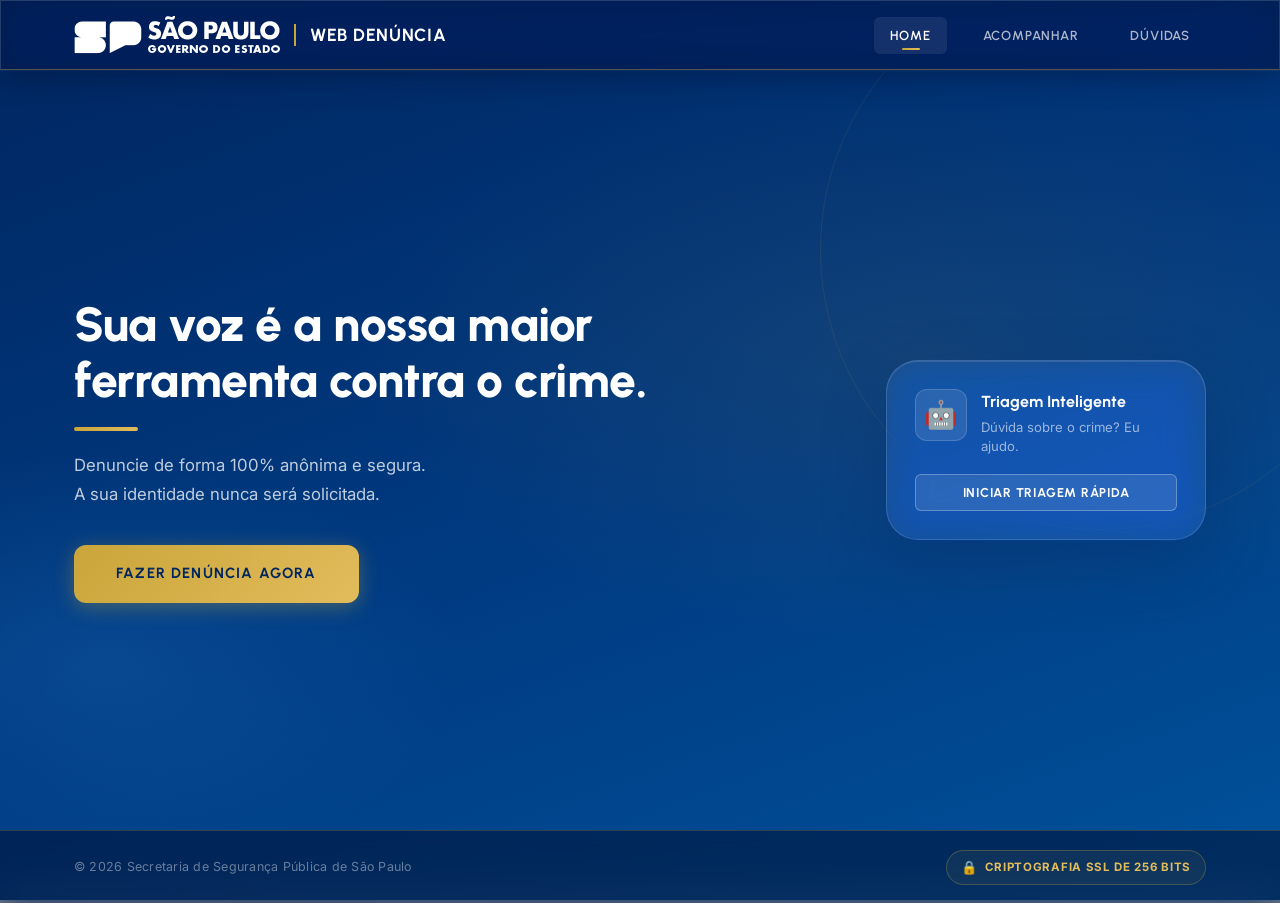
==== index.html @ c703b936 "feat: protótipo de alta fidelidade SSP com ícone customizado e acessibilidade" ====
<!DOCTYPE html>
<html lang="pt-br">
<head>
    <meta charset="UTF-8">
    <meta name="viewport" content="width=device-width, initial-scale=1.0">
    <title>Web Denúncia SP | Portal Oficial</title>
    <link href="https://fonts.googleapis.com/css2?family=Urbanist:wght@400;600;700;800&family=Inter:wght@400;500;600;700&display=swap" rel="stylesheet">
    <link rel="stylesheet" href="styles.css">
    <link rel="icon" type="image/png" href="img /sp.png">
</head>
<body class="premium-theme">

    <header class="main-header glass">
        <div class="container navbar">
            <a href="index.html" class="logo-area">
                <img src="img /logo_branca_ssp.png" alt="SSP SP" class="logo-img">
                <span class="logo-text">Web Denúncia</span>
            </a>
            <nav class="main-nav">
                <ul class="nav-list">
                    <li><a href="index.html" class="active">Home</a></li>
                    <li><a href="acompanhamento.html">Acompanhar</a></li>
                    <li><a href="duvidas.html">Dúvidas</a></li>
                </ul>
            </nav>
        </div>
    </header>

    <main class="main-content sp-bg">
        <div class="hero-overlay">
            <section class="hero-section container">
                <div class="hero-text-block">
                    <h1>Sua voz é a nossa maior <br> ferramenta contra o crime.</h1>
                    <p>Denuncie de forma 100% anônima e segura. <br> 
                    A sua identidade nunca será solicitada.</p>
                    
                    <div class="cta-area">
                        <a href="formulario.html" class="btn btn-primary btn-premium">FAZER DENÚNCIA AGORA</a>
                    </div>
                </div>

                <div class="chatbot-floating glass">
                    <div class="bot-card">
                        <div class="bot-header">
                            <span class="bot-icon">🤖</span>
                            <div>
                                <h3>Triagem Inteligente</h3>
                                <p>Dúvida sobre o crime? Eu ajudo.</p>
                            </div>
                        </div>
                        <button class="btn btn-secondary btn-sm" onclick="abrirChatbot()">Iniciar Triagem Rápida</button>
                    </div>
                </div>

            </section>
        </div>
    </main>

    <footer class="main-footer">
        <div class="container footer-container">
            <p>© 2026 Secretaria de Segurança Pública de São Paulo</p>
            <div class="security-tag glass-tag">
                <span>Criptografia SSL de 256 bits</span>
            </div>
        </div>
    </footer>

    <div vw class="enabled">
    <div vw-access-button class="active"></div>
    <div vw-plugin-wrapper>
        <div class="vw-plugin-top-wrapper"></div>
    </div>
</div>
<script src="https://vlibras.gov.br/app/vlibras-plugin.js"></script>
<script>
    new window.VLibras.Widget('https://vlibras.gov.br/app');
</script>
</body>
</html>
---- styles.css ----
@import url('https://fonts.googleapis.com/css2?family=Urbanist:wght@400;600;700;800&family=Inter:wght@400;500;600;700&display=swap');

*, *::before, *::after {
  box-sizing: border-box;
  margin: 0;
  padding: 0;
}

:root {
  --azul-ssp:      #003B82;
  --azul-escuro:   #002660;
  --azul-medio:    #00529B;
  --azul-claro:    #1A6FBF;
  --ouro:          #C9A53A;
  --ouro-claro:    #E2BC5B;
  --branco:        #FFFFFF;
  --glass-bg:      rgba(255,255,255,0.07);
  --glass-border:  rgba(255,255,255,0.14);
  --sombra-sm:     0 2px 12px rgba(0,38,96,0.14);
  --sombra-md:     0 8px 32px rgba(0,38,96,0.22);
  --sombra-lg:     0 24px 64px rgba(0,38,96,0.30);
  --font-display:  'Urbanist', sans-serif;
  --font-body:     'Inter', sans-serif;
  --r-sm:  6px;
  --r-md:  12px;
  --r-lg:  20px;
  --r-xl:  32px;
  --transition: 0.28s cubic-bezier(.4,0,.2,1);
}

html { scroll-behavior: smooth; }

body {
  font-family: var(--font-body);
  background: linear-gradient(160deg, var(--azul-escuro) 0%, var(--azul-ssp) 55%, var(--azul-medio) 100%);
  background-attachment: fixed;
  color: var(--branco);
  line-height: 1.6;
  min-height: 100vh;
  display: flex;
  flex-direction: column;
  -webkit-font-smoothing: antialiased;
}

.container {
  width: 100%;
  max-width: 1180px;
  margin: 0 auto;
  padding: 0 24px;
}

.glass {
  background: var(--glass-bg);
  backdrop-filter: blur(20px) saturate(160%);
  -webkit-backdrop-filter: blur(20px) saturate(160%);
  border: 1px solid var(--glass-border);
}

main { flex: 1; }

.main-header {
  position: sticky;
  top: 0;
  z-index: 100;
  background: rgba(0, 28, 75, 0.80);
  backdrop-filter: blur(24px) saturate(200%);
  -webkit-backdrop-filter: blur(24px) saturate(200%);
  border-bottom: 1px solid rgba(201,165,58,0.38);
  box-shadow: 0 1px 0 rgba(255,255,255,0.05), 0 4px 32px rgba(0,10,40,0.40);
  transition: background var(--transition);
}

.navbar {
  display: flex;
  align-items: center;
  justify-content: space-between;
  height: 68px;
}

.logo-link {
  text-decoration: none;
  transition: opacity var(--transition);
}
.logo-link:hover { opacity: 0.85; }

.logo-area {
  display: flex;
  align-items: center;
  gap: 14px;
  text-decoration: none;
  transition: opacity var(--transition);
}
a.logo-area:hover { opacity: 0.85; }

.logo-img {
  height: 38px;
  width: auto;
  object-fit: contain;
  filter: brightness(0) invert(1);
}

.logo-text {
  font-family: var(--font-display);
  font-weight: 700;
  font-size: 1.1rem;
  color: var(--branco);
  letter-spacing: 0.04em;
  text-transform: uppercase;
  border-left: 2px solid var(--ouro);
  padding-left: 14px;
  line-height: 1.2;
}

.main-nav { display: flex; align-items: center; }

.nav-list {
  list-style: none;
  display: flex;
  gap: 20px;
  align-items: center;
}

.nav-list li a {
  display: block;
  padding: 8px 16px;
  font-family: var(--font-display);
  font-weight: 600;
  font-size: 0.82rem;
  color: rgba(255,255,255,0.68);
  text-decoration: none;
  letter-spacing: 0.06em;
  text-transform: uppercase;
  border-radius: var(--r-sm);
  transition: color var(--transition), background var(--transition);
  position: relative;
}

.nav-list li a:hover,
.nav-list li a.active {
  color: var(--branco);
  background: rgba(255,255,255,0.08);
}

.nav-list li a.active::after {
  content: '';
  position: absolute;
  bottom: 4px;
  left: 50%;
  transform: translateX(-50%);
  width: 18px;
  height: 2px;
  background: linear-gradient(90deg, var(--ouro), var(--ouro-claro));
  border-radius: 2px;
}


.btn {
  display: inline-flex;
  align-items: center;
  justify-content: center;
  gap: 8px;
  font-family: var(--font-display);
  font-weight: 700;
  font-size: 0.875rem;
  letter-spacing: 0.08em;
  text-transform: uppercase;
  text-decoration: none;
  border: none;
  cursor: pointer;
  border-radius: var(--r-sm);
  transition: all var(--transition);
  white-space: nowrap;
}

.btn-primary {
  background: linear-gradient(135deg, var(--ouro) 0%, var(--ouro-claro) 100%);
  color: var(--azul-escuro);
  padding: 15px 36px;
  box-shadow: 0 4px 20px rgba(201,165,58,0.35);
}
.btn-primary:hover {
  transform: translateY(-2px);
  box-shadow: 0 8px 32px rgba(201,165,58,0.50);
  filter: brightness(1.06);
}
.btn-primary:active { transform: translateY(0); }

.btn-premium {
  font-size: 0.92rem;
  padding: 17px 42px;
  border-radius: var(--r-md);
}

.btn-secondary {
  background: rgba(255,255,255,0.10);
  color: var(--branco);
  border: 1.5px solid rgba(255,255,255,0.28);
  padding: 11px 24px;
}
.btn-secondary:hover {
  background: rgba(255,255,255,0.18);
  border-color: rgba(255,255,255,0.50);
  transform: translateY(-1px);
}

.btn-sm {
  font-size: 0.8rem;
  padding: 10px 20px;
  letter-spacing: 0.06em;
}

.main-content.sp-bg {
  position: relative;
  overflow: hidden;
  min-height: calc(100vh - 68px - 72px);
}

.main-content.sp-bg::before {
  content: '';
  position: absolute;
  inset: 0;
  background:
    radial-gradient(ellipse 65% 55% at 72% 38%, rgba(201,165,58,0.09) 0%, transparent 68%),
    radial-gradient(ellipse 48% 48% at 8% 78%,  rgba(26,111,191,0.28) 0%, transparent 58%);
  pointer-events: none;
}

.main-content.sp-bg::after {
  content: '';
  position: absolute;
  top: -100px;
  right: -100px;
  width: 560px;
  height: 560px;
  border: 1px solid rgba(201,165,58,0.10);
  border-radius: 50%;
  pointer-events: none;
}

.hero-overlay {
  position: relative;
  z-index: 1;
  min-height: inherit;
  display: flex;
  align-items: center;
}

.hero-section {
  display: flex;
  align-items: center;
  justify-content: space-between;
  gap: 48px;
  padding: 80px 24px;
  flex-wrap: wrap;
}

.hero-text-block {
  flex: 1 1 440px;
  max-width: 580px;
}

.hero-text-block h1 {
  font-family: var(--font-display);
  font-weight: 800;
  font-size: clamp(2rem, 4vw, 3rem);
  line-height: 1.16;
  color: var(--branco);
  margin-bottom: 20px;
  letter-spacing: -0.01em;
  position: relative;
}

.hero-text-block h1::after {
  content: '';
  display: block;
  width: 64px;
  height: 4px;
  background: linear-gradient(90deg, var(--ouro), var(--ouro-claro));
  border-radius: 2px;
  margin-top: 18px;
}

.hero-text-block p {
  font-size: 1.05rem;
  color: rgba(255,255,255,0.75);
  line-height: 1.75;
  margin-bottom: 36px;
  max-width: 460px;
}

.cta-area {
  display: flex;
  gap: 14px;
  flex-wrap: wrap;
  align-items: center;
}

.chatbot-floating {
  flex: 0 0 320px;
  border-radius: var(--r-xl);
  box-shadow: var(--sombra-lg), inset 0 1px 0 rgba(255,255,255,0.12);
  overflow: hidden;
  animation: floatCard 4s ease-in-out infinite alternate;
}

@keyframes floatCard {
  from { transform: translateY(0px); }
  to   { transform: translateY(-12px); }
}

.bot-card {
  padding: 28px;
  display: flex;
  flex-direction: column;
  gap: 18px;
}

.bot-header {
  display: flex;
  align-items: flex-start;
  gap: 14px;
}

.bot-icon {
  font-size: 1.7rem;
  flex-shrink: 0;
  background: rgba(255,255,255,0.10);
  border: 1px solid rgba(255,255,255,0.16);
  border-radius: var(--r-md);
  width: 52px;
  height: 52px;
  display: flex;
  align-items: center;
  justify-content: center;
}

.bot-header h3 {
  font-family: var(--font-display);
  font-weight: 700;
  font-size: 1rem;
  color: var(--branco);
  margin-bottom: 4px;
}

.bot-header p {
  font-size: 0.82rem;
  color: rgba(255,255,255,0.58);
  line-height: 1.45;
}

.main-footer {
  background: rgba(0, 15, 50, 0.55);
  backdrop-filter: blur(20px);
  -webkit-backdrop-filter: blur(20px);
  border-top: 1px solid rgba(201,165,58,0.22);
  margin-top: auto;
}

.footer-container {
  display: flex;
  align-items: center;
  justify-content: space-between;
  height: 72px;
  flex-wrap: wrap;
  gap: 12px;
}

.footer-content,
.footer-wrapper {
  display: flex;
  align-items: center;
  justify-content: space-between;
  min-height: 72px;
  flex-wrap: wrap;
  gap: 12px;
  padding: 16px 0;
}

.main-footer p,
.legal-info p,
.security-seal p {
  font-size: 0.78rem;
  color: rgba(255,255,255,0.40);
  letter-spacing: 0.02em;
}

.security-tag {
  display: inline-flex;
  align-items: center;
  gap: 8px;
  padding: 6px 14px;
  border-radius: 99px;
  border: 1px solid rgba(201,165,58,0.28) !important;
  background: rgba(201,165,58,0.07) !important;
}
.security-tag::before { content: '🔒'; font-size: 0.82rem; }
.security-tag span {
  font-size: 0.72rem;
  font-weight: 700;
  color: var(--ouro-claro);
  letter-spacing: 0.06em;
  text-transform: uppercase;
}

.security-seal {
  display: flex;
  align-items: center;
  gap: 10px;
}
.lock-icon { font-size: 0.9rem; opacity: 0.6; }

.footer-nav a {
  color: rgba(255,255,255,0.40);
  text-decoration: none;
  font-size: 0.80rem;
  margin-left: 20px;
  transition: color var(--transition);
}
.footer-nav a:hover { color: var(--ouro); }

.tracking-section {
  max-width: 820px;
  margin: 70px auto;
  padding: 0 20px;
  text-align: center;
}

.tracking-section h1 {
  font-family: var(--font-display);
  font-weight: 800;
  font-size: clamp(1.8rem, 3.5vw, 2.6rem);
  margin-bottom: 12px;
  letter-spacing: -0.02em;
  color: var(--branco);
}

.section-intro {
  color: rgba(255,255,255,0.62);
  margin-bottom: 44px;
  font-size: 1rem;
  line-height: 1.7;
  max-width: 560px;
  margin-left: auto;
  margin-right: auto;
}

.search-card {
  background: rgba(255,255,255,0.06);
  backdrop-filter: blur(18px);
  -webkit-backdrop-filter: blur(18px);
  border: 1px solid rgba(255,255,255,0.13);
  border-radius: var(--r-xl);
  padding: 40px;
  box-shadow: var(--sombra-lg);
  margin-bottom: 56px;
  text-align: left;
}

.search-form .form-group label {
  display: block;
  font-weight: 700;
  text-transform: uppercase;
  font-size: 0.72rem;
  color: var(--ouro);
  margin-bottom: 12px;
  letter-spacing: 0.12em;
}

.input-with-button {
  display: flex;
  gap: 12px;
}

.input-with-button input {
  flex: 1;
  background: rgba(255,255,255,0.05);
  border: 1px solid rgba(255,255,255,0.16);
  padding: 16px 20px;
  border-radius: var(--r-md);
  color: var(--branco);
  font-size: 1rem;
  font-family: var(--font-body);
  transition: all var(--transition);
}
.input-with-button input::placeholder { color: rgba(255,255,255,0.28); }
.input-with-button input:focus {
  outline: none;
  border-color: var(--ouro);
  background: rgba(255,255,255,0.09);
  box-shadow: 0 0 0 3px rgba(201,165,58,0.15);
}

.search-form .btn-primary {
  padding: 0 32px;
  border-radius: var(--r-md);
  white-space: nowrap;
}

.helper-text {
  margin-top: 14px;
  font-size: 0.82rem;
  color: rgba(255,255,255,0.38);
  text-align: center;
}

.status-display { text-align: center; }

.status-display h2 {
  font-family: var(--font-display);
  font-weight: 800;
  font-size: clamp(1.4rem, 2.5vw, 1.9rem);
  margin-bottom: 44px;
  color: var(--branco);
  letter-spacing: -0.01em;
}

.status-timeline {
  display: flex;
  justify-content: space-between;
  margin-bottom: 44px;
  position: relative;
}

.status-timeline::before {
  content: '';
  position: absolute;
  top: 25px;
  left: 12%;
  right: 12%;
  height: 2px;
  background: rgba(255,255,255,0.08);
  z-index: 0;
}

.timeline-step {
  position: relative;
  z-index: 1;
  display: flex;
  flex-direction: column;
  align-items: center;
  gap: 12px;
  flex: 1;
}

.step-marker {
  width: 50px;
  height: 50px;
  border-radius: 50%;
  background: rgba(0,38,96,0.60);
  border: 2px solid rgba(255,255,255,0.15);
  display: flex;
  align-items: center;
  justify-content: center;
  font-family: var(--font-display);
  font-weight: 700;
  font-size: 1rem;
  color: rgba(255,255,255,0.28);
  transition: all var(--transition);
}

.step-label {
  font-size: 0.82rem;
  font-weight: 600;
  color: rgba(255,255,255,0.38);
  text-align: center;
  line-height: 1.3;
}

.step-done .step-marker {
  background: linear-gradient(135deg, var(--ouro), var(--ouro-claro));
  border-color: var(--ouro-claro);
  color: var(--azul-escuro);
  box-shadow: 0 4px 14px rgba(201,165,58,0.40);
}
.step-done .step-label { color: var(--ouro); font-weight: 700; }

.step-active .step-marker {
  background: var(--azul-claro);
  border: 2px solid var(--branco);
  color: var(--branco);
  box-shadow: 0 0 0 6px rgba(26,111,191,0.20), 0 4px 20px rgba(26,111,191,0.40);
}
.step-active .step-label { color: var(--branco); font-weight: 700; }

.status-card {
  background: rgba(0,0,0,0.22);
  border: 1px solid rgba(255,255,255,0.07);
  border-radius: var(--r-lg);
  padding: 32px;
  text-align: left;
}

.detail-row { margin-bottom: 18px; }
.detail-row:last-child { margin-bottom: 0; }

.detail-label {
  display: block;
  color: var(--ouro);
  font-size: 0.72rem;
  font-weight: 700;
  text-transform: uppercase;
  letter-spacing: 0.10em;
  margin-bottom: 6px;
}

.detail-value {
  font-size: 1rem;
  line-height: 1.65;
  color: rgba(255,255,255,0.88);
}

.faq-section {
  max-width: 860px;
  margin: 70px auto;
  padding: 0 20px;
}

.section-header {
  text-align: center;
  margin-bottom: 52px;
}

.section-header h1 {
  font-family: var(--font-display);
  font-weight: 800;
  font-size: clamp(2rem, 4vw, 3rem);
  margin-bottom: 14px;
  letter-spacing: -0.02em;
  color: var(--branco);
}

.section-header p {
  color: rgba(255,255,255,0.62);
  font-size: 1rem;
  line-height: 1.7;
  max-width: 520px;
  margin: 0 auto;
}

.faq-accordion {
  display: flex;
  flex-direction: column;
  gap: 12px;
}

details {
  background: rgba(255,255,255,0.05);
  backdrop-filter: blur(12px);
  -webkit-backdrop-filter: blur(12px);
  border: 1px solid rgba(255,255,255,0.09);
  border-radius: var(--r-md);
  overflow: hidden;
  transition: background var(--transition), border-color var(--transition);
}

details[open] {
  background: rgba(255,255,255,0.08);
  border-color: rgba(201,165,58,0.35);
}

summary {
  padding: 22px 28px;
  font-family: var(--font-display);
  font-weight: 700;
  font-size: 1rem;
  color: var(--branco);
  cursor: pointer;
  list-style: none;
  display: flex;
  justify-content: space-between;
  align-items: center;
  gap: 16px;
  transition: color var(--transition);
  user-select: none;
}
summary::-webkit-details-marker { display: none; }
summary:hover { color: var(--ouro-claro); }

summary::after {
  content: '+';
  width: 28px;
  height: 28px;
  border-radius: 50%;
  background: rgba(201,165,58,0.12);
  border: 1px solid rgba(201,165,58,0.28);
  display: flex;
  align-items: center;
  justify-content: center;
  flex-shrink: 0;
  color: var(--ouro);
  font-size: 1.3rem;
  font-weight: 300;
  line-height: 28px;
  text-align: center;
  transition: background var(--transition);
}
details[open] summary::after {
  content: '−';
  background: rgba(201,165,58,0.22);
}

.faq-answer {
  padding: 18px 28px 26px;
  color: rgba(255,255,255,0.75);
  line-height: 1.75;
  font-size: 0.95rem;
  border-top: 1px solid rgba(255,255,255,0.06);
}
.faq-answer p + p { margin-top: 12px; }
.faq-answer strong { color: var(--branco); }

.support-banner {
  margin-top: 56px;
  background: linear-gradient(135deg, rgba(201,165,58,0.09) 0%, rgba(0,0,0,0.18) 100%);
  border: 1px dashed rgba(201,165,58,0.28);
  padding: 44px 40px;
  border-radius: var(--r-xl);
  text-align: center;
}

.support-banner h3 {
  font-family: var(--font-display);
  font-size: 1.8rem;
  font-weight: 800;
  margin-bottom: 10px;
  color: var(--branco);
  letter-spacing: -0.01em;
}

.support-banner p {
  color: rgba(255,255,255,0.58);
  font-size: 0.95rem;
  line-height: 1.65;
  max-width: 480px;
  margin: 0 auto 28px;
}

.btn-support {
  display: inline-flex;
  align-items: center;
  gap: 8px;
  background: linear-gradient(135deg, var(--ouro) 0%, var(--ouro-claro) 100%);
  color: var(--azul-escuro);
  text-decoration: none;
  padding: 16px 42px;
  border-radius: var(--r-md);
  font-family: var(--font-display);
  font-weight: 800;
  text-transform: uppercase;
  font-size: 0.88rem;
  letter-spacing: 0.08em;
  transition: all var(--transition);
  box-shadow: 0 8px 24px rgba(201,165,58,0.32);
}
.btn-support:hover {
  transform: translateY(-3px);
  box-shadow: 0 14px 36px rgba(201,165,58,0.48);
  filter: brightness(1.06);
}

.trust-banner {
  background: rgba(201,165,58,0.08);
  border: 1px solid rgba(201,165,58,0.28);
  padding: 14px 22px;
  border-radius: var(--r-md);
  color: var(--ouro-claro);
  font-size: 0.83rem;
  font-weight: 600;
  letter-spacing: 0.02em;
  margin: 36px auto 0;
  max-width: 880px;
}
.trust-banner p { color: var(--ouro-claro); font-size: 0.83rem; margin: 0; }

.form-container {
  max-width: 880px;
  margin: 32px auto 70px;
  padding: 0 20px;
}

.form-container h1 {
  font-family: var(--font-display);
  font-weight: 800;
  font-size: clamp(1.7rem, 3vw, 2.4rem);
  color: var(--branco);
  letter-spacing: -0.02em;
  margin-bottom: 8px;
}

.form-subtitle {
  color: rgba(255,255,255,0.58);
  font-size: 0.95rem;
  line-height: 1.6;
  margin-bottom: 36px;
}

form {
  display: flex;
  flex-direction: column;
  gap: 24px;
}

fieldset {
  border: none;
  background: rgba(255,255,255,0.05);
  backdrop-filter: blur(16px);
  -webkit-backdrop-filter: blur(16px);
  border: 1px solid rgba(255,255,255,0.10);
  border-radius: var(--r-xl);
  padding: 36px 40px;
  display: grid;
  grid-template-columns: repeat(2, 1fr);
  gap: 20px;
  transition: border-color var(--transition);
}
fieldset:focus-within {
  border-color: rgba(201,165,58,0.28);
}

legend {
  grid-column: span 2;
  color: var(--ouro);
  font-family: var(--font-display);
  font-weight: 800;
  font-size: 1.1rem;
  margin-bottom: 8px;
  letter-spacing: 0.02em;
  display: flex;
  align-items: center;
  gap: 10px;
  padding: 0;
  float: left;
  width: 100%;
}
legend::before {
  content: '';
  display: block;
  width: 4px;
  height: 20px;
  background: linear-gradient(180deg, var(--ouro), var(--ouro-claro));
  border-radius: 2px;
  flex-shrink: 0;
}

.form-group {
  display: flex;
  flex-direction: column;
  gap: 8px;
  grid-column: span 2;
}

.form-group.col {
  grid-column: span 1;
}

.form-row {
  grid-column: span 2;
  display: grid;
  grid-template-columns: 1fr 1fr;
  gap: 20px;
}

label {
  font-size: 0.72rem;
  font-weight: 700;
  color: rgba(255,255,255,0.48);
  text-transform: uppercase;
  letter-spacing: 0.08em;
}

input[type="text"],
input[type="date"],
input[type="time"],
input[type="email"],
select,
textarea {
  background: rgba(0, 20, 60, 0.45);
  border: 1px solid rgba(255,255,255,0.12);
  padding: 14px 18px;
  border-radius: var(--r-md);
  color: var(--branco);
  font-size: 0.95rem;
  font-family: var(--font-body);
  transition: all var(--transition);
  width: 100%;
}

input[type="text"]::placeholder,
textarea::placeholder { color: rgba(255,255,255,0.22); }

input[type="date"]::-webkit-calendar-picker-indicator,
input[type="time"]::-webkit-calendar-picker-indicator {
  filter: invert(0.7);
  cursor: pointer;
}

input:focus,
select:focus,
textarea:focus {
  outline: none;
  border-color: var(--ouro);
  background: rgba(0,30,80,0.55);
  box-shadow: 0 0 0 3px rgba(201,165,58,0.14);
}

textarea {
  resize: vertical;
  min-height: 130px;
  line-height: 1.65;
}

select {
  appearance: none;
  -webkit-appearance: none;
  background-image: url("data:image/svg+xml,%3Csvg xmlns='http://www.w3.org/2000/svg' width='12' height='8' viewBox='0 0 12 8'%3E%3Cpath d='M1 1l5 5 5-5' stroke='%23C9A53A' stroke-width='1.5' fill='none' stroke-linecap='round'/%3E%3C/svg%3E");
  background-repeat: no-repeat;
  background-position: right 16px center;
  background-color: rgba(0, 20, 60, 0.45);
  padding-right: 44px;
  cursor: pointer;
}
select option { background: var(--azul-escuro); color: var(--branco); }

.custom-file-upload {
  position: relative;
  border: 2px dashed rgba(255,255,255,0.10);
  padding: 32px 20px;
  text-align: center;
  border-radius: var(--r-lg);
  cursor: pointer;
  transition: all var(--transition);
  color: rgba(255,255,255,0.42);
  font-size: 0.88rem;
  line-height: 1.6;
}
.custom-file-upload:hover {
  border-color: rgba(201,165,58,0.40);
  background: rgba(201,165,58,0.04);
  color: rgba(255,255,255,0.65);
}
.custom-file-upload input[type="file"] {
  position: absolute;
  inset: 0;
  opacity: 0;
  cursor: pointer;
  width: 100%;
  height: 100%;
}
.file-hint {
  font-size: 0.80rem;
  color: rgba(255,255,255,0.35);
  margin-top: 8px;
}

.form-actions {
  display: flex;
  flex-direction: column;
  align-items: center;
  gap: 18px;
  padding-top: 8px;
}

.confirm-checkbox {
  display: flex;
  align-items: flex-start;
  gap: 12px;
  cursor: pointer;
  max-width: 560px;
  text-align: left;
}
.confirm-checkbox input[type="checkbox"] {
  width: 18px;
  height: 18px;
  min-width: 18px;
  margin-top: 2px;
  accent-color: var(--ouro);
  cursor: pointer;
}
.confirm-checkbox span {
  font-size: 0.85rem;
  color: rgba(255,255,255,0.60);
  line-height: 1.55;
}

.btn-submit {
  background: linear-gradient(135deg, var(--ouro) 0%, var(--ouro-claro) 100%);
  color: var(--azul-escuro);
  border: none;
  padding: 18px 72px;
  border-radius: 99px;
  font-family: var(--font-display);
  font-weight: 800;
  font-size: 0.95rem;
  cursor: pointer;
  transition: all var(--transition);
  text-transform: uppercase;
  letter-spacing: 0.08em;
  box-shadow: 0 8px 28px rgba(201,165,58,0.35);
}
.btn-submit:hover {
  transform: translateY(-2px) scale(1.02);
  box-shadow: 0 14px 40px rgba(201,165,58,0.50);
  filter: brightness(1.06);
}
.btn-submit:active { transform: scale(0.98); }

.protocol-warning {
  font-size: 0.80rem;
  color: rgba(255,255,255,0.38);
  text-align: center;
  line-height: 1.6;
  max-width: 400px;
}
.protocol-warning strong { color: rgba(255,255,255,0.65); }

@keyframes fadeUp {
  from { opacity: 0; transform: translateY(24px); }
  to   { opacity: 1; transform: translateY(0); }
}

.hero-text-block h1 { animation: fadeUp 0.7s ease both 0.15s; }
.hero-text-block p  { animation: fadeUp 0.7s ease both 0.28s; }
.cta-area           { animation: fadeUp 0.7s ease both 0.40s; }
.chatbot-floating   {
  animation:
    fadeUp    0.7s ease both 0.52s,
    floatCard 4s  ease-in-out 1.3s infinite alternate;
}

@media (max-width: 860px) {
  .hero-section {
    flex-direction: column;
    align-items: flex-start;
    padding: 60px 24px 72px;
  }
  .chatbot-floating {
    flex: 1 1 100%;
    max-width: 420px;
    animation: fadeUp 0.7s ease both 0.52s;
  }
  .hero-text-block h1 { font-size: 2rem; }
}

@media (max-width: 768px) {
  fieldset {
    grid-template-columns: 1fr;
    padding: 28px 22px;
  }
  legend { float: none; }
  .form-group,
  .form-row { grid-column: span 1 !important; }
  .form-row { grid-template-columns: 1fr; }
  .support-banner { padding: 32px 24px; }
  .support-banner h3 { font-size: 1.5rem; }
}

@media (max-width: 600px) {
  .navbar { height: 60px; }
  .logo-img { height: 30px; }
  .logo-text { font-size: 0.92rem; padding-left: 10px; }
  .nav-list li a { padding: 6px 10px; font-size: 0.75rem; letter-spacing: 0.03em; }
  .lang-selector { padding: 5px 8px; margin-left: 2px; }
  .lang-selector span { font-size: 0.72rem; }
  .hero-text-block h1 { font-size: 1.65rem; }
  .hero-text-block p  { font-size: 0.93rem; }
  .btn-premium { padding: 15px 28px; font-size: 0.82rem; }
  .search-card { padding: 28px 20px; }
  .input-with-button { flex-direction: column; }
  .input-with-button .btn-primary { padding: 15px; width: 100%; }
  .status-timeline {
    flex-direction: column;
    align-items: flex-start;
    gap: 28px;
  }
  .status-timeline::before {
    left: 24px; top: 0; bottom: 0;
    width: 2px; height: 100%; right: auto;
  }
  .timeline-step { flex-direction: row; gap: 18px; }
  .footer-container,
  .footer-content,
  .footer-wrapper {
    justify-content: center;
    text-align: center;
    height: auto;
    padding: 20px 24px;
  }
  .footer-nav a { margin: 0 8px; }
  .btn-submit { padding: 16px 40px; }
}
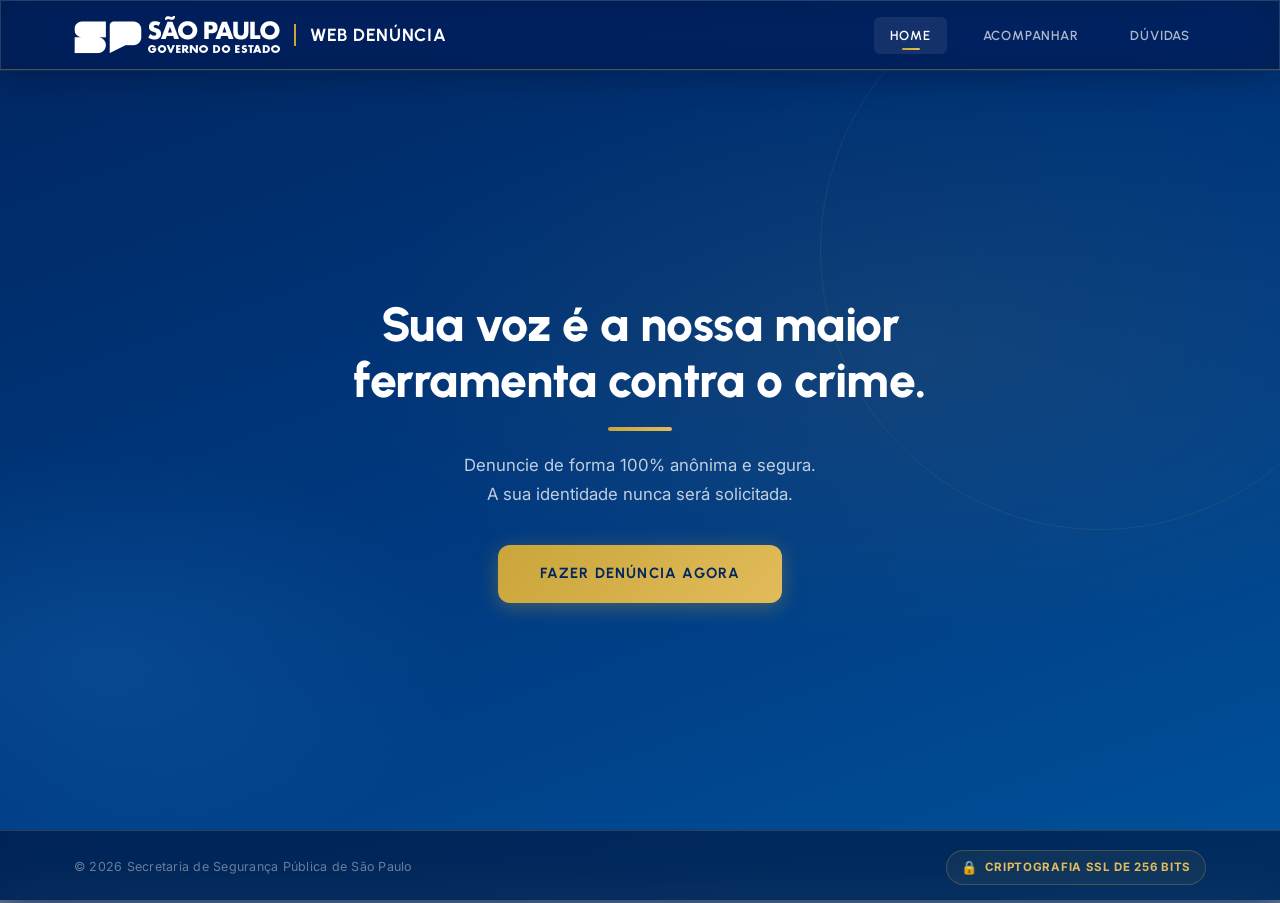
==== commit 6ea247a5: "Final: Versão de alta fidelidade sem comentários e com caminhos corrigidos" ====
--- a/index.html
+++ b/index.html
@@ -8,7 +8,8 @@
     <link rel="stylesheet" href="styles.css">
     <link rel="icon" type="image/png" href="img /sp.png">
 </head>
-<body class="premium-theme">
+
+<body class="premium-theme home-page">
 
     <header class="main-header glass">
         <div class="container navbar">
@@ -38,20 +39,6 @@
                         <a href="formulario.html" class="btn btn-primary btn-premium">FAZER DENÚNCIA AGORA</a>
                     </div>
                 </div>
-
-                <div class="chatbot-floating glass">
-                    <div class="bot-card">
-                        <div class="bot-header">
-                            <span class="bot-icon">🤖</span>
-                            <div>
-                                <h3>Triagem Inteligente</h3>
-                                <p>Dúvida sobre o crime? Eu ajudo.</p>
-                            </div>
-                        </div>
-                        <button class="btn btn-secondary btn-sm" onclick="abrirChatbot()">Iniciar Triagem Rápida</button>
-                    </div>
-                </div>
-
             </section>
         </div>
     </main>
@@ -65,15 +52,21 @@
         </div>
     </footer>
 
+    <script>
+    (function(){if(!window.chatbase||window.chatbase("getState")!=="initialized"){window.chatbase=(...arguments)=>{if(!window.chatbase.q){window.chatbase.q=[]}window.chatbase.q.push(arguments)};window.chatbase=new Proxy(window.chatbase,{get(target,prop){if(prop==="q"){return target.q}return(...args)=>target(prop,...args)}})}const onLoad=function(){const script=document.createElement("script");script.src="https://www.chatbase.co/embed.min.js";script.id="Z3NUzuwDjytv1wmhsGTCN";script.domain="www.chatbase.co";document.body.appendChild(script)};if(document.readyState==="complete"){onLoad()}else{window.addEventListener("load",onLoad)}})();
+    </script>
+
     <div vw class="enabled">
-    <div vw-access-button class="active"></div>
-    <div vw-plugin-wrapper>
-        <div class="vw-plugin-top-wrapper"></div>
+        <div vw-access-button class="active"></div>
+        <div vw-plugin-wrapper>
+            <div class="vw-plugin-top-wrapper"></div>
+        </div>
     </div>
-</div>
-<script src="https://vlibras.gov.br/app/vlibras-plugin.js"></script>
-<script>
-    new window.VLibras.Widget('https://vlibras.gov.br/app');
-</script>
+    <script src="https://vlibras.gov.br/app/vlibras-plugin.js"></script>
+    <script>
+        new window.VLibras.Widget('https://vlibras.gov.br/app');
+    </script>
+
+    <script src="scripts.js"></script>
 </body>
 </html>
--- a/styles.css
+++ b/styles.css
@@ -245,6 +245,9 @@
   align-items: center;
 }
 
+/* ================================================
+   HERO SECTION — BASE (padrão: alinhamento esquerda)
+   ================================================ */
 .hero-section {
   display: flex;
   align-items: center;
@@ -295,6 +298,38 @@
   align-items: center;
 }
 
+/* ================================================
+   HERO SECTION — CENTRALIZADO APENAS NA HOME
+   Adicione a classe .home-page no <body> da index
+   ================================================ */
+.home-page .hero-section {
+  justify-content: center;
+  text-align: center;
+}
+
+.home-page .hero-text-block {
+  display: flex;
+  flex-direction: column;
+  align-items: center;
+  max-width: 680px;
+}
+
+.home-page .hero-text-block h1::after {
+  margin-left: auto;
+  margin-right: auto;
+}
+
+.home-page .hero-text-block p {
+  text-align: center;
+}
+
+.home-page .cta-area {
+  justify-content: center;
+}
+
+/* ================================================
+   CHATBOT CARD
+   ================================================ */
 .chatbot-floating {
   flex: 0 0 320px;
   border-radius: var(--r-xl);
@@ -1027,21 +1062,34 @@
     floatCard 4s  ease-in-out 1.3s infinite alternate;
 }
 
+
+/* ================================================
+   RESPONSIVIDADE — MELHORADA
+   ================================================ */
+
+/* Tablet grande */
 @media (max-width: 860px) {
   .hero-section {
     flex-direction: column;
     align-items: flex-start;
     padding: 60px 24px 72px;
   }
+  /* Na home, mantém centralizado em tablet grande */
+  .home-page .hero-section {
+    align-items: center;
+  }
   .chatbot-floating {
     flex: 1 1 100%;
-    max-width: 420px;
+    max-width: 100%;
     animation: fadeUp 0.7s ease both 0.52s;
   }
+  .hero-text-block { max-width: 100%; flex: 1 1 100%; }
   .hero-text-block h1 { font-size: 2rem; }
 }
 
+/* Tablet */
 @media (max-width: 768px) {
+  /* Formulário: 1 coluna */
   fieldset {
     grid-template-columns: 1fr;
     padding: 28px 22px;
@@ -1050,41 +1098,176 @@
   .form-group,
   .form-row { grid-column: span 1 !important; }
   .form-row { grid-template-columns: 1fr; }
+
+  /* FAQ */
   .support-banner { padding: 32px 24px; }
   .support-banner h3 { font-size: 1.5rem; }
-}
-
+
+  /* Navbar: reduz gap */
+  .nav-list { gap: 4px; }
+  .nav-list li a { padding: 7px 12px; font-size: 0.80rem; }
+
+  /* Acompanhar */
+  .tracking-section { margin: 48px auto; }
+  .search-card { padding: 30px 24px; }
+  .status-card { padding: 24px; }
+}
+
+/* Mobile */
 @media (max-width: 600px) {
+  /* ── Header ── */
   .navbar { height: 60px; }
-  .logo-img { height: 30px; }
-  .logo-text { font-size: 0.92rem; padding-left: 10px; }
-  .nav-list li a { padding: 6px 10px; font-size: 0.75rem; letter-spacing: 0.03em; }
-  .lang-selector { padding: 5px 8px; margin-left: 2px; }
-  .lang-selector span { font-size: 0.72rem; }
-  .hero-text-block h1 { font-size: 1.65rem; }
-  .hero-text-block p  { font-size: 0.93rem; }
-  .btn-premium { padding: 15px 28px; font-size: 0.82rem; }
-  .search-card { padding: 28px 20px; }
-  .input-with-button { flex-direction: column; }
-  .input-with-button .btn-primary { padding: 15px; width: 100%; }
+  .logo-img { height: 28px; }
+  .logo-text { font-size: 0.88rem; padding-left: 10px; }
+
+  /* Nav compacto */
+  .nav-list { gap: 0; }
+  .nav-list li a {
+    padding: 6px 9px;
+    font-size: 0.72rem;
+    letter-spacing: 0.02em;
+  }
+  /* Seletor de idioma */
+  .lang-selector { padding: 5px 7px; margin-left: 2px; }
+  .lang-selector span { font-size: 0.70rem; }
+  .lang-icon { width: 15px; height: 15px; }
+
+  /* ── Hero ── */
+  .hero-section { padding: 44px 16px 56px; gap: 32px; }
+  .hero-text-block h1 { font-size: 1.6rem; line-height: 1.2; }
+  .hero-text-block p  { font-size: 0.92rem; margin-bottom: 28px; }
+  .btn-premium { padding: 15px 28px; font-size: 0.82rem; width: 100%; justify-content: center; }
+  .cta-area { width: 100%; }
+
+  /* Na home mobile, mantém centralizado */
+  .home-page .cta-area { justify-content: center; }
+
+  /* Bot card */
+  .bot-card { padding: 20px; gap: 14px; }
+  .bot-icon { width: 44px; height: 44px; font-size: 1.4rem; }
+
+  /* ── Acompanhar ── */
+  .tracking-section { margin: 36px auto; }
+  .search-card { padding: 24px 16px; border-radius: var(--r-lg); }
+  .input-with-button { flex-direction: column; gap: 10px; }
+  .input-with-button input { padding: 14px 16px; font-size: 0.95rem; }
+  .input-with-button .btn-primary {
+    padding: 15px;
+    width: 100%;
+    border-radius: var(--r-md);
+  }
+  .helper-text { font-size: 0.78rem; }
+
+  /* Timeline vertical */
   .status-timeline {
     flex-direction: column;
     align-items: flex-start;
-    gap: 28px;
+    gap: 0;
+    margin-bottom: 32px;
   }
   .status-timeline::before {
-    left: 24px; top: 0; bottom: 0;
-    width: 2px; height: 100%; right: auto;
+    top: 0;
+    bottom: 0;
+    left: 24px;
+    right: auto;
+    width: 2px;
+    height: 100%;
   }
-  .timeline-step { flex-direction: row; gap: 18px; }
+  .timeline-step {
+    flex-direction: row;
+    gap: 16px;
+    padding: 12px 0;
+  }
+  .step-marker { width: 44px; height: 44px; font-size: 0.9rem; flex-shrink: 0; }
+  .step-label { font-size: 0.80rem; text-align: left; }
+
+  .status-card { padding: 20px 16px; border-radius: var(--r-md); }
+  .status-display h2 { font-size: 1.3rem; margin-bottom: 28px; }
+
+  /* ── FAQ ── */
+  .faq-section { margin: 36px auto; }
+  .section-header { margin-bottom: 32px; }
+  .section-header h1 { font-size: 1.9rem; }
+  .section-header p { font-size: 0.92rem; }
+
+  summary { padding: 18px 20px; font-size: 0.92rem; gap: 12px; }
+  summary::after { width: 24px; height: 24px; font-size: 1.1rem; line-height: 24px; }
+  .faq-answer { padding: 14px 20px 22px; font-size: 0.90rem; }
+
+  .support-banner {
+    padding: 28px 20px;
+    border-radius: var(--r-lg);
+    margin-top: 36px;
+  }
+  .support-banner h3 { font-size: 1.35rem; }
+  .support-banner p { font-size: 0.88rem; }
+  .btn-support { padding: 14px 28px; font-size: 0.84rem; width: 100%; justify-content: center; }
+
+  /* ── Formulário ── */
+  .trust-banner { margin: 20px 16px 0; padding: 12px 16px; font-size: 0.78rem; }
+  .trust-banner p { font-size: 0.78rem; }
+
+  .form-container { margin: 20px auto 48px; padding: 0 16px; }
+  .form-container h1 { font-size: 1.5rem; }
+  .form-subtitle { font-size: 0.88rem; margin-bottom: 24px; }
+
+  fieldset { padding: 22px 16px; border-radius: var(--r-lg); gap: 16px; }
+  legend { font-size: 1rem; }
+
+  input[type="text"],
+  input[type="date"],
+  input[type="time"],
+  select,
+  textarea {
+    padding: 13px 14px;
+    font-size: 0.92rem;
+  }
+  textarea { min-height: 110px; }
+
+  .custom-file-upload { padding: 24px 16px; }
+  .file-hint { font-size: 0.75rem; }
+
+  .confirm-checkbox span { font-size: 0.82rem; }
+  .btn-submit { padding: 16px 32px; font-size: 0.88rem; width: 100%; }
+  .protocol-warning { font-size: 0.76rem; }
+
+  /* ── Footer ── */
   .footer-container,
   .footer-content,
   .footer-wrapper {
+    flex-direction: column;
     justify-content: center;
+    align-items: center;
     text-align: center;
     height: auto;
-    padding: 20px 24px;
+    padding: 20px 16px;
+    gap: 10px;
   }
-  .footer-nav a { margin: 0 8px; }
-  .btn-submit { padding: 16px 40px; }
-}+  .footer-nav { display: flex; gap: 0; justify-content: center; }
+  .footer-nav a { margin: 0 10px; font-size: 0.78rem; }
+  .security-seal { justify-content: center; }
+  .security-tag { font-size: 0.70rem; }
+}
+
+/* Mobile muito pequeno */
+@media (max-width: 380px) {
+  .logo-text { display: none; }
+  .nav-list li a { padding: 6px 7px; font-size: 0.68rem; }
+  .hero-text-block h1 { font-size: 1.4rem; }
+  .btn-premium { font-size: 0.78rem; padding: 13px 20px; }
+}
+
+/* Modal do Chatbot Interno */
+.modal-chatbot {
+    display: none; position: fixed; z-index: 10001; 
+    left: 0; top: 0; width: 100%; height: 100%; 
+    background-color: rgba(0,0,0,0.6); backdrop-filter: blur(5px);
+}
+.modal-content-chat {
+    background: rgba(255, 255, 255, 0.1); backdrop-filter: blur(15px);
+    margin: 10% auto; padding: 25px; border: 1px solid rgba(255,255,255,0.2);
+    width: 350px; border-radius: 20px; color: white; text-align: center;
+    box-shadow: 0 8px 32px rgba(0,0,0,0.5);
+}
+.modal-content-chat h3 { margin-bottom: 15px; font-family: 'Urbanist', sans-serif; }
+.btn-fechar { background: #ff4d4d; border: none; padding: 10px 20px; border-radius: 10px; color: white; cursor: pointer; margin-top: 15px; }
